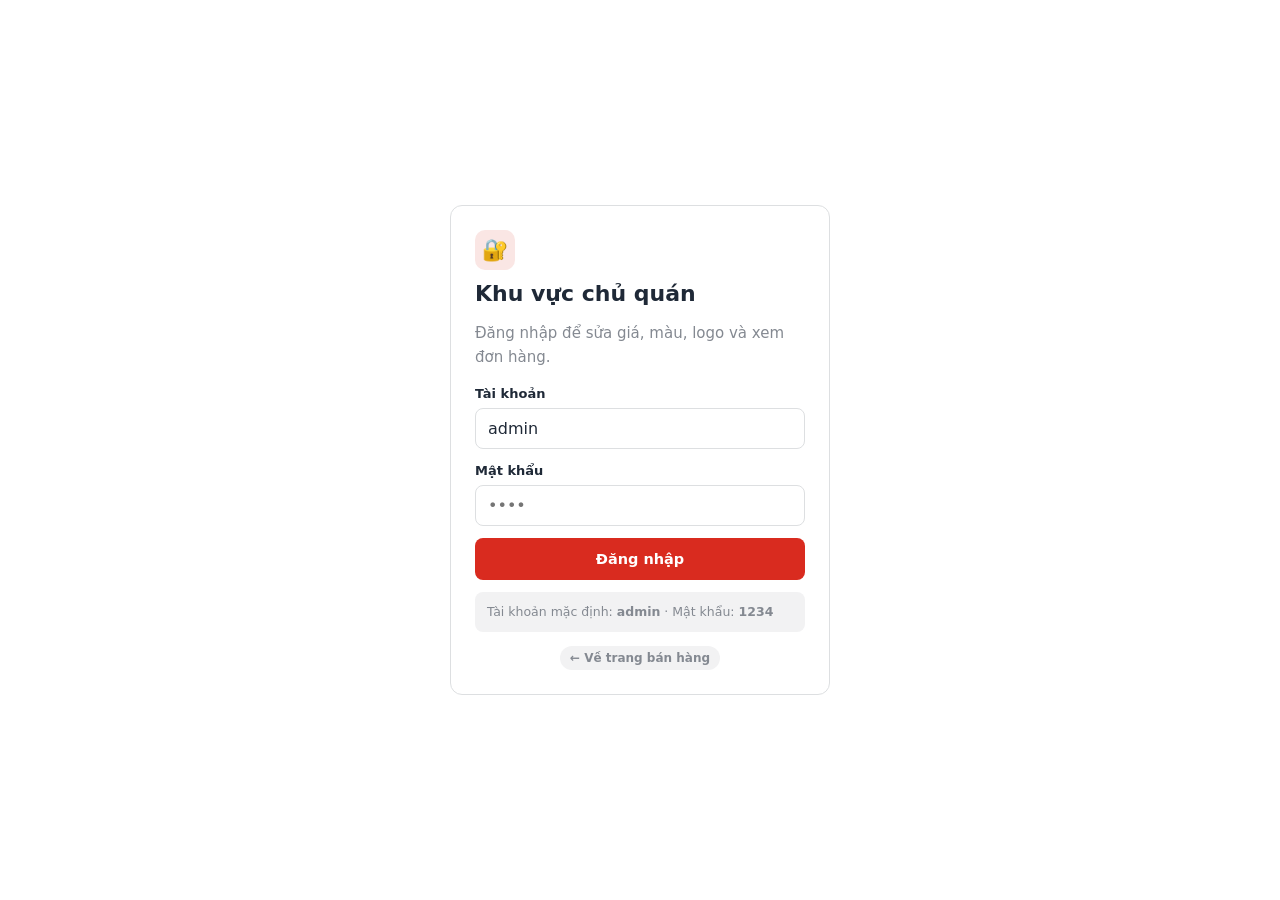
==== admin.html @ 8b239f3b "Web ban hang: trang san + gio hang + khu vuc chu quan" ====
<!DOCTYPE html>
<html lang="vi">

<head>
  <meta charset="UTF-8" />
  <meta name="viewport" content="width=device-width, initial-scale=1" />
  <title>Khu vực chủ quán</title>
  <link rel="icon" href="data:image/svg+xml,<svg xmlns='http://www.w3.org/2000/svg' viewBox='0 0 100 100'><text y='.9em' font-size='90'>🔐</text></svg>" />
  <link rel="stylesheet" href="assets/css/style.css" />
</head>

<body>
  <!-- ĐĂNG NHẬP -->
  <div class="login-wrap" id="loginView">
    <form class="login-card" id="loginForm">
      <div class="logo-mark">🔐</div>
      <h1 style="font-size:22px">Khu vực chủ quán</h1>
      <p class="muted">Đăng nhập để sửa giá, màu, logo và xem đơn hàng.</p>
      <div class="field" id="l-user">
        <label for="lUser">Tài khoản</label>
        <input id="lUser" value="admin" autocomplete="username" />
      </div>
      <div class="field" id="l-pass">
        <label for="lPass">Mật khẩu</label>
        <input id="lPass" type="password" placeholder="••••" autocomplete="current-password" />
      </div>
      <button class="btn block" type="submit">Đăng nhập</button>
      <div class="hint">Tài khoản mặc định: <b>admin</b> · Mật khẩu: <b>1234</b></div>
      <div id="loginErr" style="color:var(--accent);font-weight:700;font-size:13.5px;margin-top:10px"></div>
      <div class="center" style="margin-top:14px"><a class="pill" href="index.html">← Về trang bán hàng</a></div>
    </form>
  </div>

  <!-- KHU VỰC CHỦ QUÁN -->
  <div class="admin hidden" id="adminView">
    <aside class="side">
      <div class="logo">
        <span class="logo-mark" data-brand-mark>🛒</span>
        <span>Chủ quán<small id="sideShop"></small></span>
      </div>
      <button data-tab="dish" class="on">🛍️ Sản phẩm</button>
      <button data-tab="order">🧾 Đơn hàng <span id="newOrderCount"></span></button>
      <button data-tab="qr">📱 Mã QR</button>
      <button data-tab="shop">🏪 Cửa hàng</button>
      <div class="spacer"></div>
      <div class="who" id="whoami"></div>
      <button id="viewSite">🌐 Xem trang bán hàng</button>
      <button id="logout">🚪 Đăng xuất</button>
    </aside>

    <div class="main">
      <!-- SẢN PHẨM -->
      <section data-panel="dish">
        <div class="topbar">
          <div>
            <h1>Quản lý sản phẩm</h1>
            <p class="muted">Thêm mới, đổi giá ngay trên bảng, tạm ẩn món hết hàng.</p>
          </div>
          <button class="btn" id="addDish">+ Thêm sản phẩm</button>
        </div>

        <div class="panel">
          <div class="toolbar" style="margin:0 0 12px">
            <div class="chips" id="dishFilter"></div>
            <div class="search"><input id="dishSearch" type="search" placeholder="Tìm trong danh sách…" /></div>
          </div>
          <div class="scroll">
            <table class="tbl" id="dishTable">
              <thead>
                <tr>
                  <th>Tên</th>
                  <th>Danh mục</th>
                  <th>Giá bán</th>
                  <th>Trạng thái</th>
                  <th class="num">Thao tác</th>
                </tr>
              </thead>
              <tbody id="dishRows"></tbody>
            </table>
          </div>
          <div class="hint">Đổi giá ngay tại đây, nhấn Enter để lưu. Muốn khách trên máy khác thấy thay đổi, bấm
            <b>⬆️ Đẩy món + giá + màu lên web</b> ở tab <b>Cửa hàng</b>.</div>
        </div>
      </section>

      <!-- ĐƠN HÀNG -->
      <section data-panel="order" class="hidden">
        <div class="topbar">
          <div>
            <h1>Đơn hàng</h1>
            <p class="muted">Khách đặt từ trang bán hàng. Đổi trạng thái để bếp nắm.</p>
          </div>
          <div style="margin-left:auto;text-align:right">
            <div class="muted" id="syncState" style="font-size:13px">Chưa kết nối máy chủ</div>
            <button class="btn ghost sm" id="syncBtn" style="margin-top:6px">🔄 Đồng bộ đơn</button>
          </div>
        </div>
        <div class="kpi" id="kpi"></div>
        <div class="panel">
          <div class="scroll">
            <table class="tbl">
              <thead>
                <tr>
                  <th>Mã</th>
                  <th>Khách</th>
                  <th>Sản phẩm</th>
                  <th class="num">Tổng</th>
                  <th>Trạng thái</th>
                  <th class="num">Thao tác</th>
                </tr>
              </thead>
              <tbody id="orderRows"></tbody>
            </table>
          </div>
        </div>
      </section>

      <!-- MÃ QR -->
      <section data-panel="qr" class="hidden">
        <div class="topbar">
          <div>
            <h1>Mã QR dẫn tới web</h1>
            <p class="muted">In mã này lên bàn hoặc gửi khách quét. Mã luôn trỏ về đúng địa chỉ web đang chạy.</p>
          </div>
        </div>
        <div class="panel">
          <div class="qr-row">
            <div class="qr-box"><canvas id="qrCanvas" width="520" height="520"></canvas></div>
            <div class="qr-info">
              <div class="field">
                <label for="qrUrl">Địa chỉ web trong mã QR</label>
                <input id="qrUrl" />
                <div class="hint">Mặc định lấy từ trình duyệt. Nếu bạn mở bằng <b>file://</b> hoặc chạy localhost,
                  hãy dán đúng link GitHub Pages (vd: <code>https://tai-khoan.github.io/ten-repo/</code>) để khách ngoài
                  điện thoại quét được.</div>
              </div>
              <div style="display:flex;gap:10px;flex-wrap:wrap">
                <button class="btn" id="qrRedraw">🔄 Vẽ lại mã</button>
                <button class="btn ghost" id="qrDownload">⬇️ Tải PNG</button>
                <button class="btn ghost" id="qrCopy">📋 Sao chép link</button>
                <a class="btn ghost" id="qrPoster" target="_blank" href="#">🧾 Xem bảng giá + QR để in</a>
              </div>
            </div>
          </div>
        </div>
      </section>

      <!-- CỬA HÀNG -->
      <section data-panel="shop" class="hidden">
        <div class="topbar">
          <div>
            <h1>Cài đặt cửa hàng</h1>
            <p class="muted">Màu sắc, logo, thông tin hiển thị, phí giao hàng, mã ưu đãi và sao lưu dữ liệu.</p>
          </div>
        </div>

        <div class="panel">
          <h3>Màu sắc trang bán hàng</h3>
          <p class="muted">Chọn 3 màu: màu nhấn (nút, giá), màu nền, màu chữ. Trang bán hàng đổi theo ngay lập tức.</p>
          <div class="color-row" style="margin:12px 0">
            <label class="color-item"><input type="color" id="tAccent" /><span>Màu nhấn</span></label>
            <label class="color-item"><input type="color" id="tBg" /><span>Màu nền</span></label>
            <label class="color-item"><input type="color" id="tText" /><span>Màu chữ</span></label>
          </div>
          <div class="swatches" id="themePresets"></div>
          <div class="hint" id="themeState"></div>
        </div>

        <div class="panel">
          <h3>Thông tin cửa hàng</h3>
          <div class="field">
            <label>Logo</label>
            <div class="media-pick">
              <div class="media-prev" id="lPrev">🛒</div>
              <div class="media-ctl">
                <div class="media-btns">
                  <input type="file" id="lImgFile" accept="image/*" hidden />
                  <button type="button" class="btn ghost sm" id="lImgPick">📷 Chọn logo từ máy</button>
                  <button type="button" class="btn ghost sm" id="lImgClear">🗑 Bỏ logo</button>
                </div>
                <input id="lImgUrl" placeholder="hoặc dán link logo (https://…)" />
                <span class="muted" style="font-size:12px">Logo hiện ở đầu trang bán hàng, khu vực chủ quán, bảng in và icon tab trình duyệt. Nên dùng ảnh vuông, nền trong suốt.</span>
              </div>
            </div>
          </div>
          <div class="field" style="max-width:220px">
            <label for="sEmoji">Biểu tượng (khi chưa có logo)</label>
            <input id="sEmoji" placeholder="🛒" maxlength="4" />
          </div>
          <div class="two">
            <div class="field"><label for="sName">Tên cửa hàng</label><input id="sName" /></div>
            <div class="field"><label for="sPhone">Hotline</label><input id="sPhone" /></div>
          </div>
          <div class="field"><label for="sSlogan">Khẩu hiệu</label><input id="sSlogan" /></div>
          <div class="field"><label for="sAddr">Địa chỉ</label><input id="sAddr" /></div>
          <div class="two">
            <div class="field"><label for="sOpen">Giờ mở cửa</label><input id="sOpen" /></div>
            <div class="field"><label for="sSite">URL web (cho QR)</label><input id="sSite" placeholder="https://tai-khoan.github.io/ten-repo/" /></div>
          </div>
          <div class="two">
            <div class="field"><label for="sShip">Phí giao hàng (đ)</label><input id="sShip" type="number" min="0" /></div>
            <div class="field"><label for="sFree">Miễn phí giao từ (đ)</label><input id="sFree" type="number" min="0" /></div>
          </div>
          <button class="btn" id="saveShop">💾 Lưu thông tin</button>
        </div>

        <div class="panel" id="remotePanel">
          <h3>☁️ Máy chủ (đồng bộ cho mọi khách)</h3>
          <p class="muted">
            Dự án có sẵn mã máy chủ: mở <code>google-apps-script/Code.gs</code> trong repo, dán vào
            <i>Extensions → Apps Script</i>, đổi <code>TOKEN</code> rồi Deploy (Execute as: Me, Access: Anyone).
            Link <b>/exec</b> và TOKEN dán vào hai ô bên dưới.
          </p>
          <div class="two">
            <div class="field">
              <label for="rUrl">Link Web App (kết thúc bằng /exec)</label>
              <input id="rUrl" placeholder="https://script.google.com/macros/s/..../exec" />
            </div>
            <div class="field">
              <label for="rToken">TOKEN</label>
              <input id="rToken" placeholder="chuỗi bí mật giống trong Code.gs" />
            </div>
          </div>
          <div class="field">
            <label for="rShop">Tên cửa hàng ghi kèm đơn (cho nhiều quán dùng chung 1 Sheet)</label>
            <input id="rShop" placeholder="Tên cửa hàng của bạn" />
          </div>
          <div style="display:flex;gap:10px;flex-wrap:wrap;align-items:center">
            <button class="btn" id="rSave">💾 Lưu &amp; kiểm tra</button>
            <button class="btn ghost" id="rPushAll">⬆️ Đẩy đơn trên máy này lên server</button>
            <span id="rState" class="muted" style="font-size:13.5px"></span>
          </div>
          <div class="hint" id="rPending"></div>
          <div style="display:flex;gap:10px;flex-wrap:wrap;align-items:center;margin-top:12px">
            <button class="btn" id="rPushConfig">⬆️ Đẩy món + giá + màu lên web</button>
            <button class="btn ghost" id="rPullConfig">⬇️ Lấy cấu hình từ web</button>
          </div>
          <div class="hint" id="rConfState">Chưa có cấu hình nào trên máy chủ.</div>
        </div>

        <div class="panel">
          <h3>Danh mục</h3>
          <p class="muted">Thêm/xoá danh mục (dùng chữ thường không dấu, ví dụ <code>chao</code>).</p>
          <div class="chips" id="catChips" style="margin-bottom:12px"></div>
          <div class="code-row" style="max-width:420px">
            <input id="catName" placeholder="Tên danh mục" />
            <input id="catEmoji" placeholder="🍲" style="max-width:80px" />
            <button class="btn ghost" id="addCat">Thêm</button>
          </div>
        </div>

        <div class="panel">
          <h3>Mã ưu đãi</h3>
          <div class="scroll">
            <table class="tbl">
              <thead>
                <tr><th>Mã</th><th>Loại</th><th>Mức giảm</th><th>Mô tả</th><th class="num">Thao tác</th></tr>
              </thead>
              <tbody id="codeRows"></tbody>
            </table>
          </div>
          <div class="two" style="margin-top:12px;max-width:760px">
            <div class="field"><label for="nCode">Mã mới</label><input id="nCode" placeholder="CHAOBAN10" /></div>
            <div class="field">
              <label for="nType">Loại</label>
              <select id="nType">
                <option value="percent">Phần trăm (%)</option>
                <option value="fixed">Số tiền cố định (đ)</option>
                <option value="ship">Miễn phí giao hàng</option>
              </select>
            </div>
            <div class="field"><label for="nValue">Giá trị</label><input id="nValue" type="number" min="0" value="10" /></div>
          </div>
          <button class="btn" id="addCode">Thêm mã</button>
        </div>

        <div class="panel">
          <h3>Dữ liệu</h3>
          <p class="muted">Dữ liệu lưu trong trình duyệt của máy này. Xuất file JSON để lưu lại hoặc chuyển sang máy khác.</p>
          <div style="display:flex;gap:10px;flex-wrap:wrap;margin-top:12px">
            <button class="btn ghost" id="exportData">⬇️ Xuất JSON</button>
            <button class="btn ghost" id="importBtn">⬆️ Nhập JSON</button>
            <input type="file" id="importFile" accept="application/json" class="hidden" />
            <button class="btn ghost" id="resetMenu">♻️ Khôi phục danh sách mặc định</button>
            <button class="btn ghost" id="resetAll" style="color:var(--accent)">🗑 Xoá tất cả &amp; tạo lại</button>
          </div>
        </div>
      </section>
    </div>
  </div>

  <!-- SỬA SẢN PHẨM -->
  <div class="modal" id="dishModal">
    <div class="sheet">
      <div class="sheet-head">
        <h3 id="dishModalTitle">Thêm sản phẩm</h3>
        <button class="icon-btn" data-close>✕</button>
      </div>
      <form id="dishForm" novalidate>
        <div class="two">
          <div class="field">
            <label for="dName">Tên sản phẩm *</label>
            <input id="dName" placeholder="Bún bò Huế đặc biệt" />
          </div>
          <div class="field">
            <label for="dCat">Danh mục</label>
            <select id="dCat"></select>
          </div>
        </div>
        <div class="field">
          <label for="dDesc">Mô tả</label>
          <textarea id="dDesc" style="min-height:64px" placeholder="Nguyên liệu, đặc điểm, khối lượng…"></textarea>
        </div>
        <div class="two">
          <div class="field">
            <label for="dPrice">Giá bán (đ) *</label>
            <input id="dPrice" type="number" min="0" step="1000" placeholder="45000" />
          </div>
          <div class="field">
            <label for="dOld">Giá gạch ngang (đ)</label>
            <input id="dOld" type="number" min="0" step="1000" placeholder="0 = không có" />
          </div>
        </div>
        <div class="field">
          <label>Ảnh</label>
          <div class="media-pick">
            <div class="media-prev" id="dPrev">🛍️</div>
            <div class="media-ctl">
              <div class="media-btns">
                <input type="file" id="dImgFile" accept="image/*" hidden />
                <button type="button" class="btn ghost sm" id="dImgPick">📷 Chọn ảnh từ máy</button>
                <button type="button" class="btn ghost sm" id="dImgClear">🗑 Bỏ ảnh</button>
              </div>
              <input id="dImgUrl" placeholder="hoặc dán link ảnh (https://…)" />
              <span class="muted" style="font-size:12px">Ảnh tự thu nhỏ về ~640px trước khi lưu. Có ảnh thì hiện ảnh, không có thì dùng emoji.</span>
            </div>
          </div>
        </div>
        <div class="two">
          <div class="field">
            <label for="dEmoji">Biểu tượng (dùng khi không có ảnh)</label>
            <input id="dEmoji" placeholder="🍜" maxlength="4" />
          </div>
          <div class="field">
            <label for="dUnit">Đơn vị</label>
            <input id="dUnit" placeholder="tô / phần / cân / ly" />
          </div>
        </div>
        <div class="two">
          <label style="display:flex;gap:8px;align-items:center;font-weight:600"><input type="checkbox" id="dHot" style="width:auto" /> 🔥 Bán chạy</label>
          <label style="display:flex;gap:8px;align-items:center;font-weight:600"><input type="checkbox" id="dAvail" style="width:auto" /> ✅ Đang bán</label>
        </div>
        <div style="display:flex;gap:10px;margin-top:8px">
          <button class="btn" type="submit" style="flex:1">Lưu sản phẩm</button>
          <button class="btn ghost" type="button" data-close>Huỷ</button>
        </div>
      </form>
    </div>
  </div>

  <!-- CHI TIẾT ĐƠN -->
  <div class="modal" id="orderModal">
    <div class="sheet" id="orderSheet"></div>
  </div>

  <div class="toast-wrap" id="toasts"></div>

  <script src="assets/js/server-config.js"></script>
  <script src="assets/vendor/qrcode.js"></script>
  <script src="assets/js/data.js"></script>
  <script src="assets/js/remote.js"></script>
  <script src="assets/js/qr.js"></script>
  <script src="assets/js/admin.js"></script>
</body>

</html>
---- assets/css/style.css ----
/* ==========================================================
   Web bán hàng — Style sheet
   1. Tokens & base      5. Cart drawer
   2. Header / nav       6. Modals & forms
   3. Sản phẩm          7. Toast / misc
   4. (dùng chung)       8. Admin + poster + responsive

   Màu do chủ quán chọn trong admin; data.js ghi vào biến --accent/--bg/--text.
   Giá trị trong :root chỉ là dự phòng khi mở trực tiếp file.
   ========================================================== */

/* ---------- 1. Tokens & base ---------- */
:root {
  --accent: #d92b1f;
  --accent-dk: #a81c13;
  --accent-soft: #fdeceb;
  --bg: #ffffff;
  --surface: #fbfbfc;
  --bg-soft: #f4f4f6;
  --text: #1f2937;
  --muted: #6b7280;
  --line: #e3e5ea;
  --ok: #17794a;
  --radius: 12px;
  --radius-sm: 8px;
  --font: system-ui, -apple-system, 'Segoe UI', Roboto, 'Helvetica Neue', Arial, sans-serif;
}

* { box-sizing: border-box; }
html { -webkit-text-size-adjust: 100%; }

body {
  margin: 0;
  font-family: var(--font);
  font-size: 15px;
  line-height: 1.55;
  color: var(--text);
  background: var(--bg);
  -webkit-font-smoothing: antialiased;
}

h1, h2, h3, h4 { line-height: 1.25; margin: 0 0 .4em; }
a { color: inherit; text-decoration: none; }
button { font-family: inherit; cursor: pointer; }
input, select, textarea { font-family: inherit; font-size: 16px; color: var(--text); }
img { max-width: 100%; }

.wrap { max-width: 1100px; margin: 0 auto; padding: 0 14px; }
.muted { color: var(--muted); }
.center { text-align: center; }
.hidden { display: none !important; }

/* logo quán */
.logo-mark img { width: 100%; height: 100%; object-fit: cover; border-radius: 10px; display: block; }
.poster-logo { display: flex; justify-content: center; margin-bottom: 10px; }
.poster-logo .logo-mark { width: 72px; height: 72px; font-size: 36px; background: var(--surface); box-shadow: none; }
.poster-logo .logo-mark img { border-radius: 10px; }

/* ---------- 2. Header ---------- */
.header {
  position: sticky; top: 0; z-index: 60;
  background: var(--bg); border-bottom: 1px solid var(--line);
}
.header-in { display: flex; align-items: center; gap: 10px; padding: 10px 14px; }
.logo { display: flex; align-items: center; gap: 10px; font-weight: 700; font-size: 17px; min-width: 0; }
.logo > span:last-child { min-width: 0; }
.logo-mark {
  width: 40px; height: 40px; flex: none; display: grid; place-items: center; font-size: 21px;
  border-radius: 10px; background: var(--accent-soft);
}
.logo small { display: block; font-size: 12px; font-weight: 400; color: var(--muted); overflow: hidden; text-overflow: ellipsis; white-space: nowrap; }
.nav { margin-left: auto; display: flex; align-items: center; gap: 6px; flex: none; }
.nav a { padding: 8px 10px; border-radius: var(--radius-sm); font-weight: 600; font-size: 14px; color: var(--muted); }
.nav a:hover { background: var(--bg-soft); color: var(--text); }

.btn {
  display: inline-flex; align-items: center; gap: 6px; justify-content: center;
  border: 1px solid transparent; border-radius: var(--radius-sm);
  padding: 10px 14px; min-height: 42px;
  font-weight: 600; font-size: 14.5px; color: #fff; background: var(--accent);
}
.btn:hover { filter: brightness(1.06); }
.btn.ghost { background: var(--bg); color: var(--text); border-color: var(--line); }
.btn.dark { background: var(--text); }
.btn.green { background: var(--ok); }
.btn.sm { padding: 6px 10px; min-height: 34px; font-size: 13px; }
.btn.block { width: 100%; }
.btn[disabled] { opacity: .5; pointer-events: none; }

.cart-btn { position: relative; padding-right: 10px; }
.cart-badge {
  position: absolute; top: -5px; right: -5px; min-width: 20px; height: 20px; padding: 0 5px;
  display: grid; place-items: center; border-radius: 999px;
  background: var(--accent); color: #fff; font-size: 11.5px; font-weight: 700;
  border: 2px solid var(--bg);
}

/* thanh giỏ cố định dưới màn hình điện thoại */
.cartbar {
  position: fixed; left: 0; right: 0; bottom: 0; z-index: 70;
  display: flex; align-items: center; gap: 12px;
  padding: 10px 14px calc(10px + env(safe-area-inset-bottom));
  background: var(--bg); border-top: 1px solid var(--line);
}
.cartbar .sum { flex: 1; min-width: 0; }
.cartbar .sum b { display: block; font-size: 15px; }
.cartbar .sum span { font-size: 12.5px; color: var(--muted); }
body.has-cart .toast-wrap { bottom: 88px; }
.cartbar .btn { flex: none; min-width: 140px; }
body.has-cart { padding-bottom: 76px; }

/* ---------- 3. Sản phẩm ---------- */
.section { padding: 18px 0 26px; }
.section-head { margin-bottom: 12px; }
.section-head h2 { margin: 0; font-size: 20px; }
.section-head p { margin: 2px 0 0; color: var(--muted); font-size: 13.5px; }

.toolbar { display: flex; gap: 8px; flex-wrap: wrap; align-items: center; margin-bottom: 12px; }
.chips { display: flex; gap: 8px; flex-wrap: wrap; }
.chip {
  border: 1px solid var(--line); background: var(--bg); color: var(--text);
  padding: 7px 12px; border-radius: 999px; font-weight: 600; font-size: 13.5px;
  display: inline-flex; gap: 5px; align-items: center;
}
.chip:hover { border-color: var(--accent); }
.chip.active { background: var(--accent); color: #fff; border-color: var(--accent); }
.search { position: relative; flex: 1 1 180px; min-width: 160px; }
.search input { width: 100%; padding: 9px 12px 9px 34px; border-radius: var(--radius-sm); border: 1px solid var(--line); background: var(--bg); outline: none; }
.search input:focus { border-color: var(--accent); }
.search::before { content: '🔍'; position: absolute; left: 11px; top: 50%; transform: translateY(-50%); font-size: 13px; }

.grid { display: grid; grid-template-columns: repeat(auto-fill, minmax(min(100%, 165px), 1fr)); gap: 12px; }
.card {
  background: var(--bg); border: 1px solid var(--line); border-radius: var(--radius);
  overflow: hidden; display: flex; flex-direction: column;
}
.card-thumb {
  height: 120px; display: grid; place-items: center; font-size: 52px; position: relative;
  background: var(--bg-soft);
}
.card-thumb img { width: 100%; height: 100%; object-fit: cover; display: block; }
.badge {
  position: absolute; top: 8px; left: 8px; background: var(--accent); color: #fff;
  font-size: 11px; font-weight: 700; padding: 3px 8px; border-radius: 999px;
}
.badge.off { position: static; align-self: flex-start; background: var(--bg-soft); color: var(--muted); margin: 0 12px 4px; }
.card-body { padding: 10px 12px 12px; display: flex; flex-direction: column; gap: 4px; flex: 1; }
.card-body h3 { font-size: 15px; margin: 0; }
.card-body p { margin: 0; font-size: 12.5px; color: var(--muted); flex: 1; }
.price { display: flex; align-items: baseline; gap: 6px; flex-wrap: wrap; }
.price b { color: var(--accent); font-size: 16px; }
.price s { color: var(--muted); font-size: 12.5px; }
.card-foot { margin-top: 6px; }
.card-foot .btn { width: 100%; min-height: 42px; }

.empty { text-align: center; padding: 36px 0; color: var(--muted); }
.empty .big { font-size: 40px; display: block; margin-bottom: 6px; }

/* ---------- 4. Cart drawer ---------- */
.overlay {
  position: fixed; inset: 0; background: rgba(0, 0, 0, .45); z-index: 90;
  opacity: 0; pointer-events: none; transition: opacity .2s ease;
}
.overlay.on { opacity: 1; pointer-events: auto; }
.drawer {
  position: fixed; top: 0; right: 0; height: 100%; width: min(400px, 100%);
  background: var(--bg); z-index: 100; display: flex; flex-direction: column;
  transform: translateX(102%); transition: transform .22s ease;
  border-left: 1px solid var(--line);
}
.drawer.on { transform: none; }
.drawer-head { display: flex; align-items: center; gap: 10px; padding: 14px; border-bottom: 1px solid var(--line); }
.drawer-head h3 { margin: 0; font-size: 17px; }
.icon-btn {
  border: 0; background: var(--bg-soft); width: 34px; height: 34px; border-radius: 50%;
  display: grid; place-items: center; font-size: 15px; color: var(--text); flex: none;
}
.icon-btn:hover { background: var(--line); }
.drawer-body { flex: 1; overflow: auto; padding: 6px 14px; }
.drawer-foot { border-top: 1px solid var(--line); padding: 14px; background: var(--bg); }

.line { display: grid; grid-template-columns: 44px 1fr auto; gap: 10px; padding: 10px 0; border-bottom: 1px solid var(--line); }
.line:last-child { border-bottom: 0; }
.line .thumb { width: 44px; height: 44px; border-radius: var(--radius-sm); display: grid; place-items: center; font-size: 22px; background: var(--bg-soft); overflow: hidden; }
.line .thumb img { width: 100%; height: 100%; object-fit: cover; display: block; }
.line .name { font-weight: 600; font-size: 14px; }
.line .unit { font-size: 12px; color: var(--muted); }
.qty { display: inline-flex; align-items: center; background: var(--bg); border: 1px solid var(--line); border-radius: 999px; }
.qty button { width: 34px; height: 34px; border: 0; background: transparent; font-size: 17px; font-weight: 700; color: var(--text); }
.qty b { min-width: 24px; text-align: center; font-size: 14px; }
.line .right { display: flex; flex-direction: column; align-items: flex-end; gap: 6px; }
.line .sum { font-weight: 700; color: var(--accent); }

.totals { display: grid; gap: 4px; font-size: 14px; margin-bottom: 10px; }
.totals .row, .mini-order .row { display: flex; justify-content: space-between; gap: 10px; color: var(--muted); }
.totals .row.grand { color: var(--text); font-weight: 700; font-size: 16px; padding-top: 6px; border-top: 1px solid var(--line); }
.totals .row.grand b { color: var(--accent); font-size: 18px; }
.ship-hint { font-size: 12.5px; color: var(--ok); background: var(--bg-soft); padding: 6px 10px; border-radius: var(--radius-sm); margin-bottom: 8px; }
.code-row { display: flex; gap: 8px; margin-bottom: 10px; }
.code-row input { flex: 1; min-width: 0; padding: 9px 12px; border-radius: var(--radius-sm); border: 1px solid var(--line); background: var(--bg); text-transform: uppercase; }

/* ---------- 5. Modals & forms ---------- */
.modal {
  position: fixed; inset: 0; z-index: 110; display: none; place-items: center; padding: 12px;
  background: rgba(0, 0, 0, .5); overflow: auto;
}
.modal.on { display: grid; }
.sheet {
  background: var(--bg); border-radius: var(--radius); width: min(520px, 100%);
  max-height: 92vh; overflow: auto; border: 1px solid var(--line); padding: 18px; margin: auto;
}
.sheet-head { display: flex; align-items: center; gap: 12px; margin-bottom: 8px; }
.sheet-head h3 { margin: 0; font-size: 19px; }
.sheet .x { margin-left: auto; }

.field { margin-bottom: 12px; }
.field label { display: block; font-weight: 600; font-size: 13px; margin-bottom: 4px; }
.field input, .field select, .field textarea {
  width: 100%; padding: 10px 12px; border-radius: var(--radius-sm);
  border: 1px solid var(--line); background: var(--bg); outline: none;
}
.field input:focus, .field select:focus, .field textarea:focus { border-color: var(--accent); }
.field textarea { min-height: 72px; resize: vertical; }
.field.err input, .field.err textarea { border-color: var(--accent); }
.field .msg { display: none; color: var(--accent-dk); font-size: 12.5px; margin-top: 3px; font-weight: 600; }
.field.err .msg { display: block; }
.two { display: grid; grid-template-columns: 1fr 1fr; gap: 12px; }

.mini-order { background: var(--bg-soft); border-radius: var(--radius-sm); padding: 12px; margin-bottom: 12px; }
.mini-order .row { padding: 2px 0; }
.mini-order .row b { color: var(--text); }

/* chọn ảnh */
.media-pick { display: flex; gap: 12px; align-items: flex-start; }
.media-prev {
  width: 84px; height: 84px; flex: none; border-radius: var(--radius-sm); overflow: hidden;
  background: var(--bg-soft); display: grid; place-items: center; font-size: 34px;
  border: 1px solid var(--line);
}
.media-prev img { width: 100%; height: 100%; object-fit: cover; display: block; }
.media-ctl { display: flex; flex-direction: column; gap: 8px; flex: 1; min-width: 0; }
.media-ctl input { width: 100%; padding: 9px 12px; border-radius: var(--radius-sm); border: 1px solid var(--line); background: var(--bg); outline: none; }
.media-ctl input:focus { border-color: var(--accent); }
.media-btns { display: flex; gap: 8px; flex-wrap: wrap; }
.tbl-thumb { width: 40px; height: 40px; border-radius: var(--radius-sm); overflow: hidden; background: var(--bg-soft); display: grid; place-items: center; font-size: 22px; flex: none; }
.tbl-thumb img { width: 100%; height: 100%; object-fit: cover; display: block; }

/* chọn màu */
.color-row { display: flex; gap: 14px; flex-wrap: wrap; }
.color-item { display: flex; align-items: center; gap: 8px; }
.color-item input[type="color"] {
  width: 44px; height: 34px; padding: 2px; border: 1px solid var(--line);
  border-radius: var(--radius-sm); background: var(--bg); cursor: pointer;
}
.color-item span { font-size: 13px; color: var(--muted); }
.color-item code { font-size: 12.5px; }
.swatches { display: flex; gap: 8px; flex-wrap: wrap; }
.swatch {
  display: inline-flex; align-items: center; gap: 6px; padding: 6px 10px;
  border: 1px solid var(--line); border-radius: 999px; background: var(--bg); font-size: 13px; font-weight: 600;
}
.swatch i { width: 14px; height: 14px; border-radius: 50%; border: 1px solid rgba(0, 0, 0, .15); }

/* ---------- 6. Toast / misc ---------- */
.toast-wrap { position: fixed; left: 50%; bottom: 20px; transform: translateX(-50%); z-index: 200; display: grid; gap: 8px; pointer-events: none; width: max-content; max-width: 92vw; }
.toast {
  background: var(--text); color: var(--bg); padding: 10px 16px; border-radius: 999px;
  font-weight: 600; font-size: 13.5px;
}
.toast.err { background: var(--accent); color: #fff; }
.toast.ok { background: var(--ok); color: #fff; }

.footer { padding: 22px 0 30px; color: var(--muted); font-size: 13.5px; border-top: 1px solid var(--line); margin-top: 20px; }
.footer-in { display: flex; gap: 14px; flex-wrap: wrap; justify-content: space-between; }

.pill { display: inline-block; padding: 3px 10px; border-radius: 999px; font-size: 12px; font-weight: 700; background: var(--bg-soft); color: var(--muted); }
.pill.st-new { background: #e8f0ff; color: #1d4ed8; }
.pill.st-cooking { background: #fff3d6; color: #b45309; }
.pill.st-done { background: #dcf5e5; color: var(--ok); }
.pill.st-cancel { background: #ffe1e1; color: var(--accent-dk); }

/* ---------- 7. Admin ---------- */
.admin { display: grid; grid-template-columns: 220px 1fr; min-height: 100vh; }
.side { background: var(--text); color: var(--bg); padding: 16px 12px; display: flex; flex-direction: column; gap: 4px; }
.side .logo { color: var(--bg); margin-bottom: 14px; }
.side .logo small { color: var(--line); }
.side button {
  text-align: left; border: 0; background: transparent; color: inherit;
  padding: 10px 12px; border-radius: var(--radius-sm); font-weight: 600; font-size: 14px;
  display: flex; gap: 8px; align-items: center; width: 100%; opacity: .78;
}
.side button:hover { background: rgba(255, 255, 255, .1); opacity: 1; }
.side button.on { background: var(--accent); color: #fff; opacity: 1; }
.side .spacer { flex: 1; }
.side .who { font-size: 12px; opacity: .6; padding: 0 12px 4px; }
.main { padding: 18px 20px 60px; background: var(--bg); min-width: 0; }
.main h1 { font-size: 21px; }
.topbar { display: flex; align-items: center; gap: 12px; flex-wrap: wrap; margin-bottom: 16px; }
.topbar .btn { margin-left: auto; }

.panel { background: var(--bg); border: 1px solid var(--line); border-radius: var(--radius); padding: 16px; margin-bottom: 16px; }
.panel h3 { font-size: 16px; }
table.tbl { width: 100%; border-collapse: collapse; font-size: 14px; }
table.tbl th, table.tbl td { padding: 9px 8px; border-bottom: 1px solid var(--line); text-align: left; vertical-align: middle; }
table.tbl th { font-size: 12px; text-transform: uppercase; letter-spacing: .3px; color: var(--muted); }
table.tbl .num { text-align: right; white-space: nowrap; }
table.tbl img.thumb { width: 40px; height: 40px; object-fit: cover; border-radius: var(--radius-sm); }
.scroll { overflow: auto; }
.price-edit { width: 104px; padding: 7px 10px; border-radius: var(--radius-sm); border: 1px solid var(--line); background: var(--bg); }
.kpi { display: grid; grid-template-columns: repeat(auto-fit, minmax(150px, 1fr)); gap: 12px; margin-bottom: 16px; }
.kpi .box { background: var(--bg); border: 1px solid var(--line); border-radius: var(--radius); padding: 14px; }
.kpi .box b { display: block; font-size: 22px; color: var(--accent); }
.kpi .box span { font-size: 12.5px; color: var(--muted); }

.login-wrap { min-height: 100vh; display: grid; place-items: center; padding: 16px; }
.login-card { width: min(380px, 100%); background: var(--bg); border-radius: var(--radius); padding: 24px; border: 1px solid var(--line); }
.login-card .logo-mark { margin-bottom: 10px; }
.hint { background: var(--bg-soft); border-radius: var(--radius-sm); padding: 10px 12px; font-size: 12.5px; color: var(--muted); margin-top: 12px; }

/* QR / poster */
.qr-box { display: grid; place-items: center; background: #fff; padding: 14px; border-radius: var(--radius); border: 1px solid var(--line); }
.qr-box img, .qr-box canvas { display: block; width: 240px; height: 240px; image-rendering: pixelated; }
.qr-row { display: flex; gap: 20px; flex-wrap: wrap; align-items: center; }
.qr-info { flex: 1; min-width: 240px; }
.qr-info code { background: var(--bg-soft); padding: 3px 8px; border-radius: 6px; font-size: 12.5px; word-break: break-all; }

.poster { background: #fff; width: 100%; max-width: 620px; margin: 0 auto; border-radius: var(--radius); overflow: hidden; border: 1px solid var(--line); }
.poster-head { background: var(--accent); color: #fff; padding: 22px; text-align: center; }
.poster-head h1 { font-size: 30px; margin: 0; }
.poster-head p { margin: 4px 0 0; opacity: .9; }
.poster-body { padding: 20px; }
.poster-qr { display: grid; place-items: center; gap: 8px; padding: 14px; }
.poster-qr img { width: 220px; height: 220px; }
.poster-list { list-style: none; padding: 0; margin: 0; display: grid; gap: 8px; }
.poster-list li { display: flex; justify-content: space-between; gap: 10px; border-bottom: 1px solid var(--line); padding-bottom: 6px; font-size: 15px; }
.poster-foot { text-align: center; padding: 14px; background: var(--bg-soft); font-size: 13px; }

.print-bar { display: flex; gap: 10px; justify-content: center; margin: 18px 0; }
@media print {
  body { background: #fff; }
  .no-print, .header, .footer, .print-bar, .cartbar { display: none !important; }
  .poster { border: 0; max-width: none; }
  .poster-head { -webkit-print-color-adjust: exact; print-color-adjust: exact; }
}

/* ---------- 8. Responsive ---------- */
@media (min-width: 700px) {
  .grid { grid-template-columns: repeat(auto-fill, minmax(200px, 1fr)); gap: 14px; }
  .card-thumb { height: 140px; font-size: 60px; }
}
@media (min-width: 1000px) {
  .grid { grid-template-columns: repeat(auto-fill, minmax(230px, 1fr)); }
}
@media (max-width: 900px) {
  .nav a.hide-sm { display: none; }
  .two { grid-template-columns: 1fr; }
  .admin { grid-template-columns: 1fr; }
  .side { flex-direction: row; flex-wrap: wrap; align-items: center; position: sticky; top: 0; z-index: 50; padding: 10px; }
  .side .logo { margin-bottom: 0; width: 100%; }
  .side .spacer { display: none; }
  .side button { width: auto; }
  .side .who { display: none; }
  .main { padding: 16px 14px 60px; }
}
@media (max-width: 560px) {
  .logo small { display: none; }
  .two { grid-template-columns: 1fr; }
  .cartbar .btn { min-width: 116px; }
}
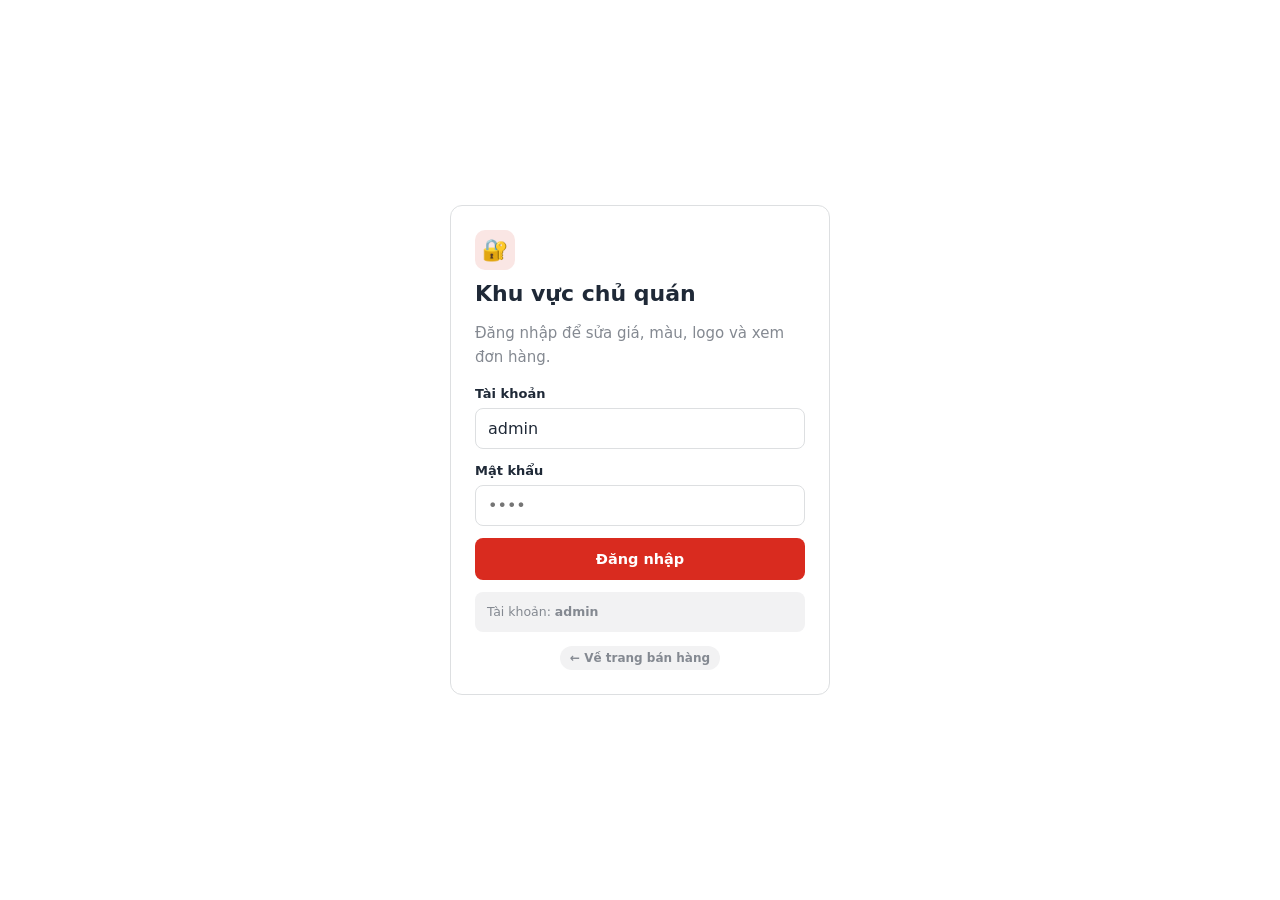
==== commit 846d3935: "Doi TOKEN may chu va mat khau chu quan" ====
--- a/admin.html
+++ b/admin.html
@@ -25,7 +25,7 @@
         <input id="lPass" type="password" placeholder="••••" autocomplete="current-password" />
       </div>
       <button class="btn block" type="submit">Đăng nhập</button>
-      <div class="hint">Tài khoản mặc định: <b>admin</b> · Mật khẩu: <b>1234</b></div>
+      <div class="hint">Tài khoản: <b>admin</b></div>
       <div id="loginErr" style="color:var(--accent);font-weight:700;font-size:13.5px;margin-top:10px"></div>
       <div class="center" style="margin-top:14px"><a class="pill" href="index.html">← Về trang bán hàng</a></div>
     </form>
